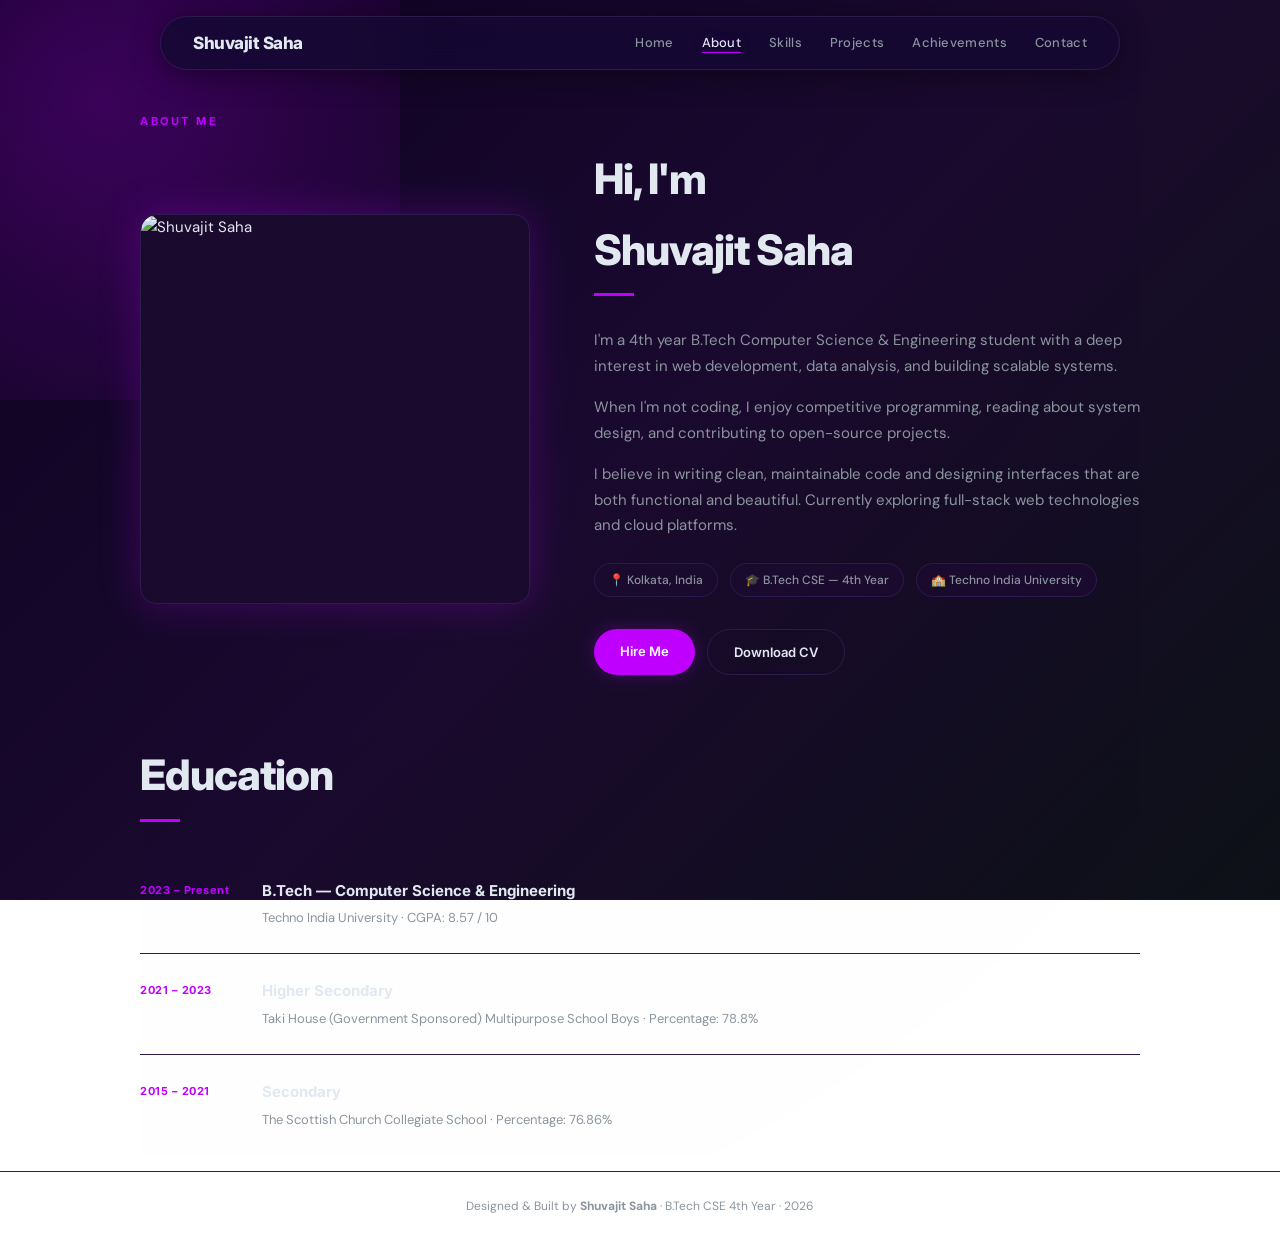
==== about.html @ 9812b0c7 "Adding my portfolio website" ====
<!DOCTYPE html>
<html lang="en">

<head>
  <meta charset="UTF-8" />
  <meta name="viewport" content="width=device-width, initial-scale=1.0" />
  <title>Portfolio — About</title>
  <link rel="stylesheet" href="css/style.css" />
  <link
    href="https://fonts.googleapis.com/css2?family=Syne:wght@400;700;800&family=DM+Sans:wght@300;400;500&display=swap"
    rel="stylesheet" />
  <link href="https://fonts.googleapis.com/css2?family=Inter:wght@300;400;500;600;700&display=swap" rel="stylesheet">
</head>

<body>

  <nav>
    <div class="nav-logo">Shuvajit Saha</div>
    <ul class="nav-links">
      <li><a class="link" href="./index.html">Home</a></li>
      <li><a class="link active" href="./about.html">About</a></li>
      <li><a class="link" href="./skills.html">Skills</a></li>
      <li><a class="link" href="./projects.html">Projects</a></li>
      <li><a class="link" href="./achievements.html">Achievements</a></li>
      <li><a class="link" href="./contact.html">Contact</a></li>
    </ul>
    <button class="nav-toggle" onclick="toggleMenu()">&#9776;</button>
  </nav>

  <main>
    <section class="page-section">
      <div class="section-label">About Me</div>
      <div class="about-grid">
        <div class="about-avatar">
          <img src="./source/shuvajit.png" alt="Shuvajit Saha" />
        </div>

        <div class="about-text">
          <h2>Hi, I'm<br>Shuvajit Saha</h2>
          <p>
            I'm a 4th year B.Tech Computer Science &amp; Engineering student with a deep
            interest in web development, data analysis, and building scalable systems.
          </p>
          <p>
            When I'm not coding, I enjoy competitive programming, reading about system
            design, and contributing to open-source projects.
          </p>
          <p>
            I believe in writing clean, maintainable code and designing interfaces that
            are both functional and beautiful. Currently exploring full-stack web technologies
            and cloud platforms.
          </p>

          <div class="info-row">
            <span class="info-chip">📍 Kolkata, India</span>
            <span class="info-chip">🎓 B.Tech CSE — 4th Year</span>
            <span class="info-chip">🏫 Techno India University</span>
          </div>

          <div class="info-row" style="margin-top:2rem">
            <a href="./contact.html" class="btn-primary">Hire Me</a>
            <a href="./source/Resume_Updated.pdf" class="btn-outline" target="_blank" rel="noopener noreferrer">Download
              CV</a>
          </div>
        </div>
      </div>

      <!-- Education Timeline -->
      <div class="education-section">
        <h2>Education</h2>
        <div class="timeline">
          <div class="timeline-item">
            <div class="tl-year">2023 – Present</div>
            <div class="tl-info">
              <h3>B.Tech — Computer Science &amp; Engineering</h3>
              <p>Techno India University &middot; CGPA: 8.57 / 10</p>
            </div>
          </div>
          <div class="timeline-item">
            <div class="tl-year">2021 – 2023</div>
            <div class="tl-info">
              <h3>Higher Secondary</h3>
              <p>Taki House (Government Sponsored) Multipurpose School Boys &middot; Percentage: 78.8%</p>
            </div>
          </div>
          <div class="timeline-item">
            <div class="tl-year">2015 – 2021</div>
            <div class="tl-info">
              <h3>Secondary</h3>
              <p>The Scottish Church Collegiate School &middot; Percentage: 76.86%</p>
            </div>
          </div>
        </div>
      </div>
    </section>
  </main>

  <footer>
    <p>Designed &amp; Built by <strong>Shuvajit Saha</strong> &middot; B.Tech CSE 4th Year &middot; 2026</p>
  </footer>

  <script src="js/main.js"></script>
</body>

</html>
---- css/style.css ----
/* RESET & BASE */
*,
*::before,
*::after {
  margin: 0;
  padding: 0;
  box-sizing: border-box;
}

:root {
  --ink: #e2e8f0;
  --accent: #bf00ff;
  --accent-glow: rgba(191, 0, 255, 0.25);
  --soft: #1a0a2e;
  --muted: #8b949e;
  --border: #2d1b4e;
  --card: #150933;
  --font-display: 'Inter', sans-serif;
  --font-body: 'DM Sans', sans-serif;
}

html {
  scroll-behavior: smooth;
}

body {
  font-family: var(--font-body);
  background: linear-gradient(135deg, #0d0221 0%, #1a0a2e 50%, #0d1117 100%);
  background-attachment: fixed;
  color: var(--ink);
  font-size: 15px;
  line-height: 1.7;
  animation: fadePage 0.5s ease;
  transition: background 0.2s, color 0.2s;
  display: flex;
  flex-direction: column;
  min-height: 100vh;
}

/* floating card */
body::before {
  content: "";
  position: fixed;
  top: -200px;
  left: -200px;
  width: 600px;
  height: 600px;
  background: radial-gradient(circle, var(--accent-glow), transparent);
  z-index: -1;
  pointer-events: none;
}

@keyframes fadePage {
  from {
    opacity: 0;
  }

  to {
    opacity: 1;
  }
}

a {
  text-decoration: none;
  color: inherit;
  transition: background 0.2s, color 0.2s;
}

img {
  max-width: 100%;
  display: block;
}

button {
  transition: background 0.2s, color 0.2s;
}

/* --- NAVIGATION --- */
nav {
  position: fixed;
  top: 16px;
  left: 50%;
  transform: translateX(-50%);
  width: calc(100% - 4rem);
  max-width: 960px;
  z-index: 100;
  background: rgba(21, 9, 51, 0.85);
  backdrop-filter: blur(16px);
  -webkit-backdrop-filter: blur(16px);
  border: 1px solid var(--border);
  border-radius: 50px;
  display: flex;
  align-items: center;
  justify-content: space-between;
  padding: 0 2rem;
  height: 54px;
  box-shadow: 0 4px 30px rgba(0, 0, 0, 0.4);
}

.nav-logo {
  font-family: var(--font-display);
  font-weight: 800;
  font-size: 17px;
  letter-spacing: -0.5px;
  color: var(--ink);
}

.nav-links {
  display: flex;
  gap: 1.75rem;
  list-style: none;
}

.link {
  font-size: 13px;
  font-weight: 500;
  color: var(--muted);
  letter-spacing: 0.3px;
  transition: color 0.2s ease, text-shadow 0.2s ease;
  padding-bottom: 2px;
  position: relative;
}

/* Underline slide-in effect */
.link::after {
  content: '';
  position: absolute;
  bottom: 0;
  left: 0;
  width: 0;
  height: 1.5px;
  background: var(--accent);
  border-radius: 2px;
  transition: width 0.3s cubic-bezier(0.34, 1.56, 0.64, 1);
}

.link:hover,
.link.active {
  color: var(--ink);
  text-shadow: 0 0 12px var(--accent-glow);
}

.link:hover::after,
.link.active::after {
  width: 100%;
}

.nav-toggle {
  display: none;
  background: none;
  border: none;
  font-size: 22px;
  cursor: pointer;
  color: var(--ink);
}

/* HERO */
main {
  flex: 1;
}

.hero {
  min-height: 100vh;
  display: flex;
  flex-direction: column;
  justify-content: center;
  padding: 8rem 1.5rem 4rem;
  position: relative;
}

.hero::after {
  content: "";
  position: absolute;
  width: 300px;
  height: 300px;
  background: radial-gradient(circle, var(--accent-glow), transparent);
  top: 20%;
  right: 10%;
  z-index: -1;
}

h1 {
  font-family: var(--font-display);
  font-size: clamp(48px, 7vw, 84px);
  font-weight: 800;
  line-height: 1.0;
  letter-spacing: -2px;
  margin-bottom: 1rem;
}

h1 .accent,
.accent {
  color: var(--accent);
}

#typing::after {
  content: "|";
  margin-left: 4px;
  animation: blink 1s infinite;
}

@keyframes blink {
  50% {
    opacity: 0;
  }
}

.subtitle {
  margin-top: 8px;
  color: #94a3b8;
  font-weight: 400;
  font-size: 18px;
}

.hero-desc {
  font-size: 15px;
  color: var(--muted);
  max-width: 480px;
  margin-top: 12px;
  font-weight: 300;
  line-height: 1.75;
}

.hero-buttons {
  display: flex;
  gap: 1rem;
  flex-wrap: wrap;
  margin-top: 2rem;
}

.hero-stats {
  display: flex;
  gap: 2rem;
  margin-top: 2rem;
  padding-top: 1.5rem;
  border-top: 1px solid var(--border);
  flex-wrap: wrap;
}

.hero-stats>div {
  display: flex;
  flex-direction: column;
  align-items: flex-start;
  transition: transform 0.3s ease;
}

.stat-num {
  font-family: var(--font-display);
  font-size: 32px;
  font-weight: 800;
  color: var(--accent);
  transition: all 0.3s ease;
}

.stat-label {
  font-size: 12px;
  color: var(--muted);
  margin-top: 4px;
}

.hero-stats>div:hover {
  transform: translateY(-3px);
}

/* BUTTONS */
.btn-primary,
.btn-outline {
  padding: 11px 26px;
  border-radius: 50px;
  font-size: 13px;
  font-weight: 600;
  font-family: var(--font-display);
  text-decoration: none;
  text-align: center;
  display: inline-block;
  cursor: pointer;
  transition: transform 0.25s cubic-bezier(0.34, 1.56, 0.64, 1),
    box-shadow 0.25s ease,
    background 0.2s ease;
  border: none;
}

.btn-primary {
  background: var(--accent);
  color: #fff;
  box-shadow: 0 0 18px var(--accent-glow);
}

.btn-primary:hover {
  transform: translateY(-3px) scale(1.03);
  box-shadow: 0 0 32px rgba(191, 0, 255, 0.5);
}

.btn-outline {
  background: transparent;
  color: var(--ink);
  border: 1px solid var(--border);
}

.btn-outline:hover {
  transform: translateY(-3px) scale(1.03);
  border-color: var(--accent);
  color: var(--accent);
  box-shadow: 0 0 18px var(--accent-glow);
}

/* PAGE SECTIONS */
.page-section {
  max-width: 1000px;
  margin: 0 auto;
  padding-top: 7rem;
  position: relative;
  opacity: 0;
  transform: translateY(40px);
  transition: all 0.8s ease;
}

.page-section::before {
  content: "";
  position: absolute;
  inset: 0;
  background: radial-gradient(circle at top left, var(--accent-glow), transparent);
  opacity: 0.05;
  z-index: -1;
}

.page-section.show {
  opacity: 1;
  transform: translateY(0);
}

.section-label {
  font-size: 11px;
  font-family: var(--font-display);
  font-weight: 700;
  letter-spacing: 2.5px;
  color: var(--accent);
  text-transform: uppercase;
  margin-bottom: 0.75rem;
}

h2 {
  font-family: var(--font-display);
  font-size: clamp(28px, 4vw, 42px);
  font-weight: 800;
  letter-spacing: -1px;
  margin-bottom: 2rem;
}

h2::after {
  content: "";
  display: block;
  width: 40px;
  height: 3px;
  background: var(--accent);
  margin-top: 8px;
}

h3 {
  font-family: var(--font-display);
  font-weight: 700;
}

.sub-heading {
  font-size: 18px;
  color: var(--muted);
  font-family: var(--font-display);
  margin-bottom: 1.25rem;
  font-weight: 700;
}

/* ABOUT PAGE */
.about-grid {
  display: grid;
  grid-template-columns: 1fr 1.4fr;
  gap: 4rem;
  align-items: center;
}

.about-avatar {
  aspect-ratio: 1;
  border-radius: 16px;
  background: var(--soft);
  border: 1px solid var(--border);
  display: flex;
  align-items: center;
  justify-content: center;
  overflow: hidden;
  box-shadow: 0 0 40px var(--accent-glow);
}

.about-avatar img {
  width: 100%;
  height: 100%;
  object-fit: cover;
  border-radius: 16px;
}

.about-text p {
  color: var(--muted);
  margin-bottom: 1rem;
}

.info-row {
  display: flex;
  gap: 0.75rem;
  flex-wrap: wrap;
  margin-top: 1.5rem;
}

.info-chip {
  background: var(--soft);
  border: 1px solid var(--border);
  border-radius: 50px;
  padding: 6px 14px;
  font-size: 12px;
  font-weight: 500;
  color: var(--muted);
}

.education-section {
  margin-top: 4rem;
}

.timeline {
  display: flex;
  flex-direction: column;
}

.timeline-item {
  display: flex;
  gap: 2rem;
  padding: 1.5rem 0;
  border-bottom: 1px solid var(--border);
}

.timeline-item:last-child {
  border-bottom: none;
}

.tl-year {
  font-family: var(--font-display);
  font-size: 11px;
  font-weight: 700;
  color: var(--accent);
  min-width: 90px;
  padding-top: 3px;
  letter-spacing: 0.5px;
}

.tl-info h3 {
  font-size: 15px;
  margin-bottom: 4px;
}

.tl-info p {
  font-size: 13px;
  color: var(--muted);
}

/* SKILLS PAGE */
.skills-grid {
  display: grid;
  grid-template-columns: repeat(3, 1fr);
  gap: 1.5rem;
}

.skill-card {
  background: var(--card);
  border: 1px solid var(--border);
  border-radius: 10px;
  padding: 1.75rem;
  transition: transform 0.3s cubic-bezier(0.34, 1.56, 0.64, 1),
    box-shadow 0.2s ease,
    border-color 0.2s ease;
  will-change: transform;
}

.skill-card:hover {
  transform: translateY(-4px);
  border-color: var(--accent);
  box-shadow: 0 8px 30px var(--accent-glow);
}

.skill-header {
  display: flex;
  align-items: center;
  gap: 0.85rem;
  margin-bottom: 1.25rem;
}

.skill-icon {
  width: 42px;
  height: 42px;
  background: var(--soft);
  border-radius: 10px;
  display: flex;
  align-items: center;
  justify-content: center;
  font-size: 20px;
  flex-shrink: 0;
}

.skill-card h3 {
  font-size: 15px;
  margin-bottom: 0;
  color: var(--ink);
  line-height: 1.3;
}

.skill-tags {
  display: flex;
  flex-wrap: wrap;
  gap: 6px;
}

.tag {
  background: var(--soft);
  border: 1px solid var(--border);
  border-radius: 50px;
  padding: 3px 12px;
  font-size: 11px;
  color: var(--muted);
  font-weight: 500;
}

/* PROJECTS PAGE */
.filter-btns {
  display: flex;
  gap: 0.75rem;
  margin-bottom: 2rem;
  flex-wrap: wrap;
}

.filter-btn {
  background: var(--soft);
  border: 1px solid var(--border);
  border-radius: 50px;
  padding: 7px 20px;
  font-size: 12px;
  font-weight: 500;
  font-family: var(--font-display);
  cursor: pointer;
  color: var(--muted);
  transition: all 0.2s;
}

.filter-btn:hover,
.filter-btn.active {
  background: var(--accent);
  color: #fff;
  border-color: var(--accent);
  box-shadow: 0 0 16px var(--accent-glow);
}

.projects-grid {
  display: grid;
  grid-template-columns: 1fr 1fr;
  gap: 1.5rem;
}

.project-card {
  background: var(--card);
  border: 1px solid var(--border);
  border-radius: 12px;
  padding: 1.75rem;
  transition: border-color 0.3s ease,
    transform 0.4s cubic-bezier(0.34, 1.56, 0.64, 1),
    box-shadow 0.3s ease;
  box-shadow: 0 4px 20px rgba(0, 0, 0, 0.3);
  will-change: transform;
}

.project-card:hover {
  border-color: var(--accent);
  transform: translateY(-5px);
  box-shadow: 0 12px 40px var(--accent-glow);
}

.project-card.hidden {
  display: none;
}

.proj-num {
  font-family: var(--font-display);
  font-size: 11px;
  color: var(--accent);
  font-weight: 700;
  margin-bottom: 0.75rem;
  letter-spacing: 0.3px;
}

.project-card h3 {
  font-size: 16px;
  margin-bottom: 0.5rem;
}

.project-card p {
  font-size: 13px;
  color: var(--muted);
  margin-bottom: 1rem;
  line-height: 1.55;
}

.proj-stack {
  display: flex;
  gap: 6px;
  flex-wrap: wrap;
  margin-bottom: 1rem;
}

.proj-tag {
  font-size: 11px;
  color: var(--accent);
  border: 1px solid rgba(191, 0, 255, 0.3);
  border-radius: 50px;
  padding: 2px 10px;
}

.proj-links {
  display: flex;
  gap: 1rem;
}

.proj-link {
  font-size: 12px;
  color: var(--muted);
  font-weight: 500;
  transition: color 0.2s;
}

.proj-link:hover {
  color: var(--accent);
}

/* ACHIEVEMENTS PAGE */
/* Milestone Card */
.milestone-card {
  background: var(--card);
  border: 1px solid var(--border);
  border-radius: 16px;
  padding: 2.25rem;
  box-shadow: 0 10px 40px rgba(0, 0, 0, 0.35);
  transition: border-color 0.3s ease, box-shadow 0.3s ease;
}

.milestone-card:hover {
  border-color: var(--accent);
  box-shadow: 0 10px 40px var(--accent-glow);
}

.milestone-header {
  display: flex;
  align-items: center;
  gap: 0.85rem;
  flex-wrap: wrap;
  margin-bottom: 1rem;
}

.milestone-badge {
  background: var(--accent);
  color: #fff;
  font-family: var(--font-display);
  font-weight: 700;
  font-size: 12px;
  padding: 4px 14px;
  border-radius: 50px;
  box-shadow: 0 0 14px var(--accent-glow);
}

.milestone-team {
  font-size: 13px;
  color: var(--muted);
  font-weight: 500;
}

.milestone-title {
  font-family: var(--font-display);
  font-size: clamp(18px, 2.5vw, 24px);
  font-weight: 800;
  color: var(--ink);
  line-height: 1.35;
  margin-bottom: 1rem;
}

.milestone-summary {
  color: var(--muted);
  font-size: 14.5px;
  line-height: 1.75;
  margin-bottom: 1.75rem;
}

.milestone-summary strong {
  color: var(--ink);
}

.milestone-features {
  display: grid;
  grid-template-columns: repeat(2, 1fr);
  gap: 1.25rem;
}

.feature-item {
  background: var(--soft);
  border: 1px solid var(--border);
  border-radius: 12px;
  padding: 1.25rem;
  display: flex;
  gap: 1rem;
  align-items: flex-start;
  transition: transform 0.25s ease, border-color 0.25s ease;
}

.feature-item:hover {
  transform: translateY(-2px);
  border-color: rgba(191, 0, 255, 0.4);
}

.feature-num {
  width: 32px;
  height: 32px;
  background: var(--accent-glow);
  color: var(--accent);
  border: 1px solid var(--accent);
  border-radius: 8px;
  display: flex;
  align-items: center;
  justify-content: center;
  font-family: var(--font-display);
  font-weight: 700;
  font-size: 14px;
  flex-shrink: 0;
}

.feature-content h4 {
  font-family: var(--font-display);
  font-size: 14px;
  font-weight: 700;
  color: var(--ink);
  margin-bottom: 0.35rem;
}

.feature-content p {
  font-size: 12.5px;
  color: var(--muted);
  line-height: 1.6;
  margin: 0;
}

/* Carousel */
.carousel-section {
  margin-top: 1.5rem;
}

.carousel-container {
  position: relative;
  width: 100%;
  max-width: 900px;
  margin: 0 auto;
  height: 500px;
  background: var(--card);
  border: 1px solid var(--border);
  border-radius: 16px;
  overflow: hidden;
  box-shadow: 0 10px 40px rgba(0, 0, 0, 0.45);
  user-select: none;
}

.carousel-track {
  width: 100%;
  height: 100%;
  position: relative;
}

.carousel-slide {
  position: absolute;
  inset: 0;
  opacity: 0;
  visibility: hidden;
  transition: opacity 0.5s ease-in-out, visibility 0.5s ease-in-out;
  display: flex;
  align-items: center;
  justify-content: center;
  background: radial-gradient(circle at center, #1a0a2e 0%, #0d0221 100%);
}

.carousel-slide.active {
  opacity: 1;
  visibility: visible;
  z-index: 1;
}

.carousel-slide img {
  width: 100%;
  height: 100%;
  object-fit: contain;
  display: block;
}

.carousel-caption {
  position: absolute;
  bottom: 0;
  left: 0;
  right: 0;
  padding: 2.5rem 2rem 3.25rem;
  background: linear-gradient(to top, rgba(13, 2, 33, 0.95) 0%, rgba(13, 2, 33, 0.7) 60%, transparent 100%);
  color: #fff;
  z-index: 2;
  pointer-events: none;
}

.carousel-caption h4 {
  font-family: var(--font-display);
  font-size: 17px;
  font-weight: 700;
  color: #fff;
  margin-bottom: 4px;
}

.carousel-caption p {
  font-size: 13px;
  color: #cbd5e1;
  margin: 0;
  line-height: 1.5;
}

.carousel-btn {
  position: absolute;
  top: 50%;
  transform: translateY(-50%);
  width: 44px;
  height: 44px;
  background: rgba(21, 9, 51, 0.75);
  backdrop-filter: blur(10px);
  -webkit-backdrop-filter: blur(10px);
  border: 1px solid var(--border);
  color: var(--ink);
  font-size: 20px;
  border-radius: 50%;
  cursor: pointer;
  z-index: 10;
  display: flex;
  align-items: center;
  justify-content: center;
  transition: all 0.25s cubic-bezier(0.34, 1.56, 0.64, 1);
}

.carousel-btn:hover {
  background: var(--accent);
  color: #fff;
  border-color: var(--accent);
  box-shadow: 0 0 20px var(--accent-glow);
  transform: translateY(-50%) scale(1.1);
}

.carousel-btn.prev {
  left: 16px;
}

.carousel-btn.next {
  right: 16px;
}

.carousel-counter {
  position: absolute;
  top: 16px;
  right: 16px;
  background: rgba(21, 9, 51, 0.85);
  backdrop-filter: blur(8px);
  -webkit-backdrop-filter: blur(8px);
  border: 1px solid var(--border);
  color: var(--ink);
  padding: 4px 14px;
  border-radius: 50px;
  font-size: 12px;
  font-family: var(--font-display);
  font-weight: 600;
  z-index: 10;
  letter-spacing: 0.5px;
}

.carousel-dots {
  position: absolute;
  bottom: 14px;
  left: 50%;
  transform: translateX(-50%);
  display: flex;
  gap: 8px;
  z-index: 10;
}

.carousel-dots .dot {
  width: 10px;
  height: 10px;
  border-radius: 50%;
  background: rgba(255, 255, 255, 0.3);
  border: none;
  padding: 0;
  cursor: pointer;
  transition: all 0.3s cubic-bezier(0.34, 1.56, 0.64, 1);
}

.carousel-dots .dot:hover {
  background: rgba(255, 255, 255, 0.6);
}

.carousel-dots .dot.active {
  width: 28px;
  border-radius: 12px;
  background: var(--accent);
  box-shadow: 0 0 10px var(--accent-glow);
}

.cert-grid {
  display: grid;
  grid-template-columns: repeat(3, 1fr);
  gap: 1.25rem;
}

.cert-card {
  background: var(--card);
  border: 1px solid var(--border);
  border-radius: 12px;
  padding: 1.5rem;
  display: flex;
  gap: 1rem;
  align-items: flex-start;
  transition: border-color 0.3s, transform 0.4s cubic-bezier(0.34, 1.56, 0.64, 1), box-shadow 0.3s;
}

.cert-card:hover {
  border-color: var(--accent);
  transform: translateY(-6px) scale(1.01);
  box-shadow: 0 8px 30px var(--accent-glow);
}

.cert-badge {
  font-size: 28px;
  flex-shrink: 0;
}

.cert-badge i {
  font-size: 30px;
}

.cert-badge img {
  width: 80px;
  height: 40px;
  object-fit: contain;
}

.cert-info h3 {
  font-size: 14px;
  margin-bottom: 4px;
}

.cert-info p {
  font-size: 12px;
  color: var(--muted);
  margin-bottom: 8px;
}

.cert-status {
  font-size: 10px;
  padding: 5px 10px;
  border-radius: 20px;
  font-weight: 700;
  font-family: var(--font-display);
  letter-spacing: 0.5px;
  cursor: pointer;
  text-decoration: none;
  transition: all 0.2s ease;
}

.cert-status.verified {
  background: rgba(46, 125, 50, 0.15);
  color: #4caf50;
  border: 1px solid rgba(76, 175, 80, 0.3);
}

.cert-status:hover {
  background: var(--accent);
  color: white;
  box-shadow: 0 0 10px var(--accent-glow);
}

/* CONTACT PAGE */
.contact-wrap {
  display: grid;
  grid-template-columns: 1fr 1.2fr;
  gap: 4rem;
  align-items: start;
}

.contact-intro {
  color: var(--muted);
  margin-bottom: 1.5rem;
  font-size: 15px;
}

.contact-info {
  display: flex;
  flex-direction: column;
  gap: 1rem;
}

.contact-row {
  display: flex;
  align-items: center;
  gap: 1rem;
  padding: 1rem 1.25rem;
  background: var(--card);
  border: 1px solid var(--border);
  border-radius: 10px;
  transition: transform 0.3s cubic-bezier(0.34, 1.56, 0.64, 1),
    box-shadow 0.3s ease,
    border-color 0.3s ease;
}

.contact-row:hover {
  transform: translateY(-4px);
  border-color: var(--accent);
  box-shadow: 0 8px 30px var(--accent-glow);
}

a.contact-row {
  text-decoration: none;
  cursor: pointer;
}

.c-icon {
  width: 38px;
  height: 38px;
  background: var(--soft);
  border-radius: 8px;
  display: flex;
  align-items: center;
  justify-content: center;
  font-size: 18px;
  flex-shrink: 0;
  transition: background 0.2s;
}

a.contact-row:hover .c-icon {
  background: rgba(191, 0, 255, 0.15);
}

.c-icon i {
  font-size: 18px;
}

.contact-row:hover .c-icon i {
  color: white;
}

.c-label {
  font-size: 11px;
  color: var(--muted);
  margin-bottom: 2px;
  transition: color 0.2s;
}

.c-val {
  font-size: 14px;
  font-weight: 500;
  transition: color 0.2s;
}

a.contact-row:hover .c-val,
a.contact-row:hover .c-label {
  color: var(--accent);
}

/* CONTACT FORM */
.contact-form {
  display: flex;
  flex-direction: column;
  gap: 1.25rem;
}

.form-row {
  display: grid;
  grid-template-columns: 1fr 1fr;
  gap: 1rem;
}

.form-group {
  display: flex;
  flex-direction: column;
  gap: 6px;
}

.form-group label {
  font-size: 11px;
  font-weight: 600;
  color: var(--muted);
  font-family: var(--font-display);
  letter-spacing: 0.5px;
  text-transform: uppercase;
}

.form-group input,
.form-group textarea,
.form-group select {
  padding: 10px 14px;
  border: 1px solid var(--border);
  border-radius: 8px;
  background: var(--card);
  font-family: var(--font-body);
  font-size: 14px;
  color: var(--muted);
  outline: none;
  transition: border-color 0.2s ease, box-shadow 0.2s ease, transform 0.2s ease;
}

.form-group input::placeholder,
.form-group textarea::placeholder {
  color: #3d2f5c;
}

.form-group input:focus,
.form-group textarea:focus,
.form-group select:focus {
  border-color: var(--accent);
  box-shadow: 0 0 14px var(--accent-glow);
  transform: scale(1.01);
}

.form-group input.error,
.form-group textarea.error,
.form-group select.error {
  border-color: #ff4d4d;
  box-shadow: 0 0 10px rgba(255, 77, 77, 0.2);
}

.form-group textarea {
  resize: vertical;
  min-height: 120px;
}

.form-group select {
  cursor: pointer;
  appearance: none;
  background-repeat: no-repeat;
  background-position: right 14px center;
}

.form-group select option {
  background: #150933;
  color: var(--ink);
}

.error-msg {
  font-size: 11px;
  color: #ff4d4d;
  min-height: 16px;
}

.full-btn {
  width: 100%;
  text-align: center;
}

/* FOOTER */
footer {
  text-align: center;
  padding: 1.5rem;
  border-top: 1px solid var(--border);
  font-size: 12px;
  color: var(--muted);
  margin-top: 1rem;
}

/* --- MOBILE MENU --- */
.mobile-menu {
  display: none;
  flex-direction: column;
  position: fixed;
  top: 80px;
  left: 1rem;
  right: 1rem;
  background: rgba(21, 9, 51, 0.97);
  border: 1px solid var(--border);
  border-radius: 16px;
  padding: 1.5rem 2rem;
  gap: 1.25rem;
  z-index: 99;
  backdrop-filter: blur(16px);
  box-shadow: 0 8px 40px rgba(0, 0, 0, 0.5);
}

.mobile-menu a {
  font-size: 15px;
  font-weight: 500;
  color: var(--muted);
}

.mobile-menu a:hover {
  color: var(--accent);
}

.mobile-menu.open {
  display: flex;
}

/* RESPONSIVE DESIGN IMPROVEMENTS */
/* ---------- TABLETS ---------- */
@media (max-width: 1024px) {

  .hero {
    padding: 7rem 2rem 4rem;
  }

  .page-section {
    padding: 7rem 2rem 2rem;
  }

  .about-grid,
  .contact-wrap {
    gap: 2.5rem;
  }

  .projects-grid,
  .skills-grid,
  .cert-grid {
    gap: 1.25rem;
  }

  h1 {
    font-size: clamp(42px, 6vw, 72px);
  }

  h2 {
    font-size: clamp(28px, 4vw, 38px);
  }
}

/* ---------- MOBILE ---------- */
@media (max-width: 768px) {

  /* NAVBAR */
  nav {
    width: calc(100% - 1.5rem);
    padding: 0 1rem;
    height: 56px;
    top: 10px;
  }

  .nav-logo {
    font-size: 15px;
  }

  .nav-links {
    display: none;
  }

  .nav-toggle {
    display: block;
  }

  /* HERO */
  .hero {
    min-height: auto;
    padding: 7rem 1.25rem 4rem;
    text-align: center;
    align-items: center;
  }

  .hero-text {
    width: 100%;
  }

  h1 {
    font-size: clamp(38px, 11vw, 58px);
    line-height: 1.1;
    letter-spacing: -1px;
  }

  .subtitle {
    font-size: 16px;
  }

  .hero-desc {
    margin: 1rem auto 0;
    font-size: 14px;
  }

  .hero-buttons {
    justify-content: center;
  }

  .hero-stats {
    justify-content: center;
    gap: 2rem;
  }

  .stat-num {
    font-size: 28px;
  }

  /* PAGE SECTION */
  .page-section {
    padding: 6.5rem 1.25rem 2rem;
  }

  /* ABOUT */
  .about-grid {
    grid-template-columns: 1fr;
    gap: 2rem;
  }

  .about-avatar {
    max-width: 320px;
    margin: 0 auto;
  }

  .about-text {
    text-align: center;
  }

  .info-row {
    justify-content: center;
  }

  /* TIMELINE */
  .timeline-item {
    flex-direction: column;
    gap: 0.5rem;
  }

  .tl-year {
    min-width: auto;
  }

  /* SKILLS */
  .skills-grid {
    grid-template-columns: 1fr;
  }

  /* PROJECTS */
  .projects-grid {
    grid-template-columns: 1fr;
  }

  .filter-btns {
    justify-content: center;
  }

  /* CERTIFICATIONS */
  .cert-grid {
    grid-template-columns: 1fr;
  }

  .cert-card {
    flex-direction: column;
    align-items: flex-start;
  }

  /* CAROUSEL */
  .carousel-container {
    height: 360px;
  }

  .carousel-btn {
    width: 36px;
    height: 36px;
    font-size: 16px;
  }

  .carousel-btn.prev {
    left: 10px;
  }

  .carousel-btn.next {
    right: 10px;
  }

  .carousel-caption {
    padding: 1.5rem 1.25rem 2.75rem;
  }

  .carousel-caption h4 {
    font-size: 15px;
  }

  .carousel-caption p {
    font-size: 12px;
  }

  /* MILESTONE CARD */
  .milestone-card {
    padding: 1.5rem 1.25rem;
  }

  .milestone-features {
    grid-template-columns: 1fr;
    gap: 1rem;
  }

  /* CONTACT */
  .contact-wrap {
    grid-template-columns: 1fr;
    gap: 2rem;
  }

  .form-row {
    grid-template-columns: 1fr;
  }

  .contact-row {
    padding: 0.9rem 1rem;
  }

  /* FOOTER */
  footer {
    padding: 1.25rem 1rem;
    font-size: 11px;
  }
}

/* ---------- SMALL MOBILE ---------- */
@media (max-width: 480px) {

  h1 {
    font-size: 34px;
  }

  h2 {
    font-size: 28px;
  }

  .subtitle {
    font-size: 15px;
  }

  .hero-desc {
    font-size: 13px;
  }

  .btn-primary,
  .btn-outline {
    width: 100%;
  }

  .hero-buttons {
    flex-direction: column;
    width: 100%;
  }

  .hero-stats {
    flex-direction: column;
    align-items: center;
    gap: 1rem;
  }

  .project-card,
  .skill-card,
  .cert-card {
    padding: 1.25rem;
  }

  .carousel-container {
    height: 290px;
  }

  .carousel-caption {
    padding: 1rem 0.85rem 2.5rem;
  }

  .carousel-counter {
    top: 10px;
    right: 10px;
    font-size: 11px;
    padding: 3px 10px;
  }

  .contact-form {
    gap: 1rem;
  }

  .popup-box {
    width: calc(100% - 2rem);
    padding: 1.5rem;
  }
}

/* POPUP */
.popup {
  position: fixed;
  top: 0;
  left: 0;
  width: 100%;
  height: 100%;
  background: rgba(0, 0, 0, 0.6);
  display: flex;
  align-items: center;
  justify-content: center;
  visibility: hidden;
  opacity: 0;
  transition: 0.3s;
  z-index: 1000;
}

.popup.show {
  visibility: visible;
  opacity: 1;
}

.popup-box {
  background: var(--card);
  border: 1px solid var(--border);
  padding: 2rem;
  border-radius: 12px;
  text-align: center;
  box-shadow: 0 0 40px var(--accent-glow);
  transform: scale(0.8);
  transition: 0.3s;
}

.popup.show .popup-box {
  transform: scale(1);
}

.popup-box h2 {
  margin-bottom: 10px;
}

.popup-box button {
  margin-top: 15px;
  padding: 10px 20px;
  border: none;
  border-radius: 6px;
  background: var(--accent);
  color: white;
  cursor: pointer;
}
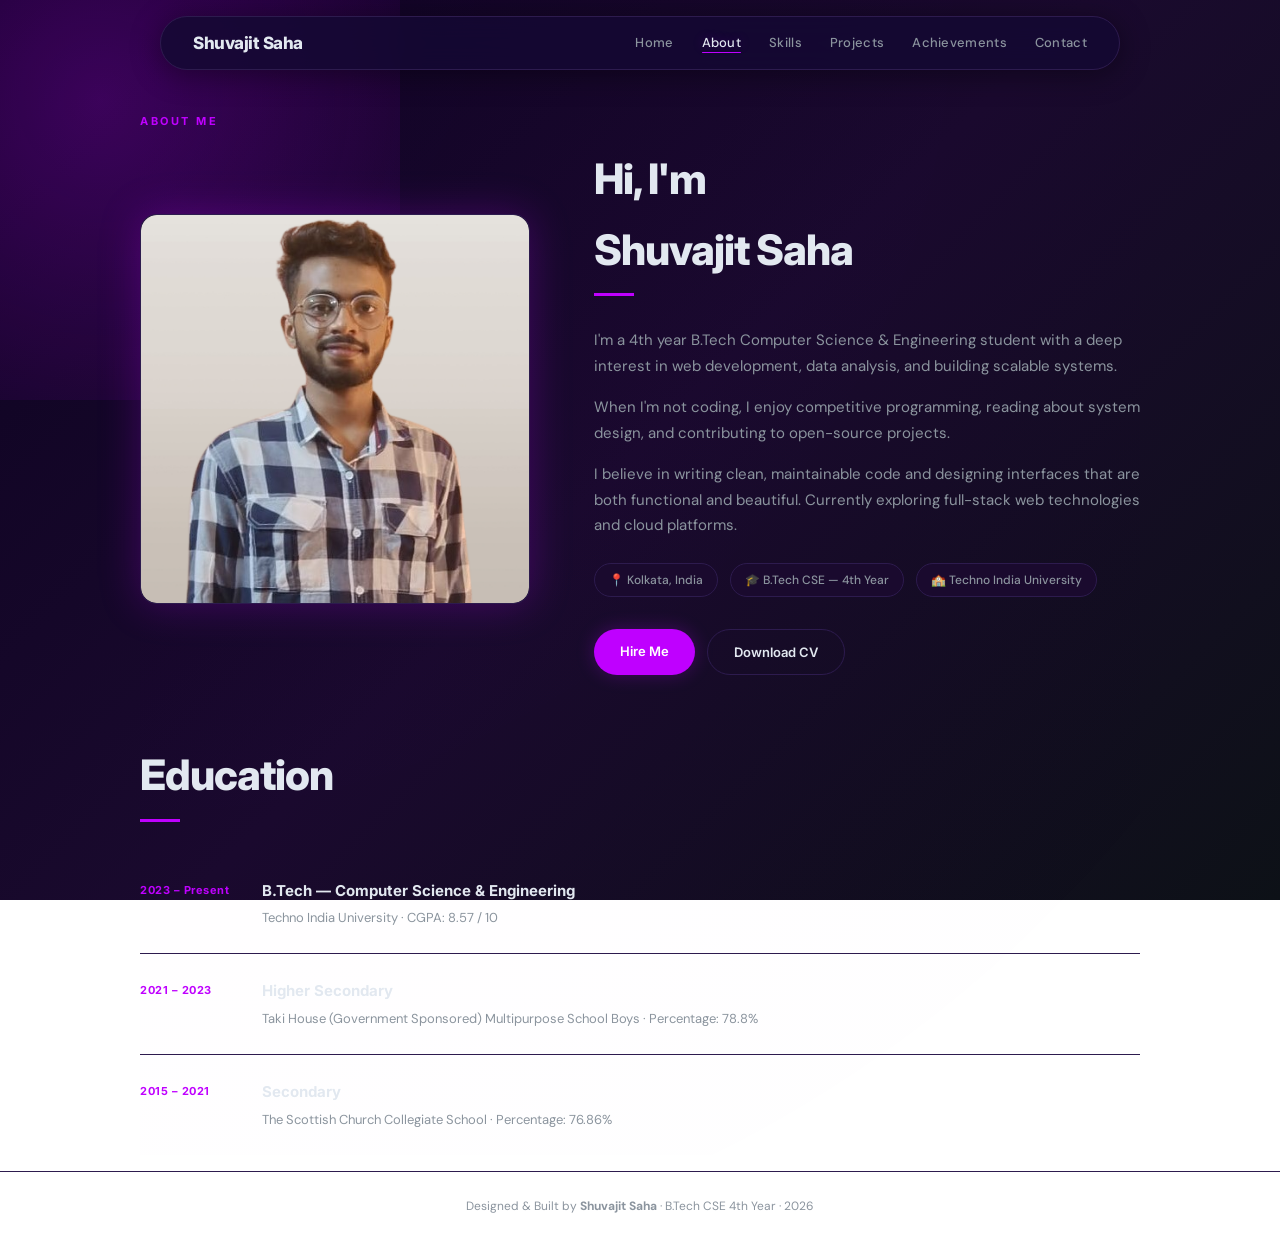
==== commit 8313c973: "feat: add site favicon and convert nav logo to home link across all pages" ====
--- a/about.html
+++ b/about.html
@@ -3,6 +3,7 @@
 
 <head>
   <meta charset="UTF-8" />
+  <link rel="icon" type="image/png" href="/source/favicon.png" />
   <meta name="viewport" content="width=device-width, initial-scale=1.0" />
   <title>Portfolio — About</title>
   <link rel="stylesheet" href="css/style.css" />
@@ -15,7 +16,7 @@
 <body>
 
   <nav>
-    <div class="nav-logo">Shuvajit Saha</div>
+    <a href="./index.html" class="nav-logo">Shuvajit Saha</a>
     <ul class="nav-links">
       <li><a class="link" href="./index.html">Home</a></li>
       <li><a class="link active" href="./about.html">About</a></li>
